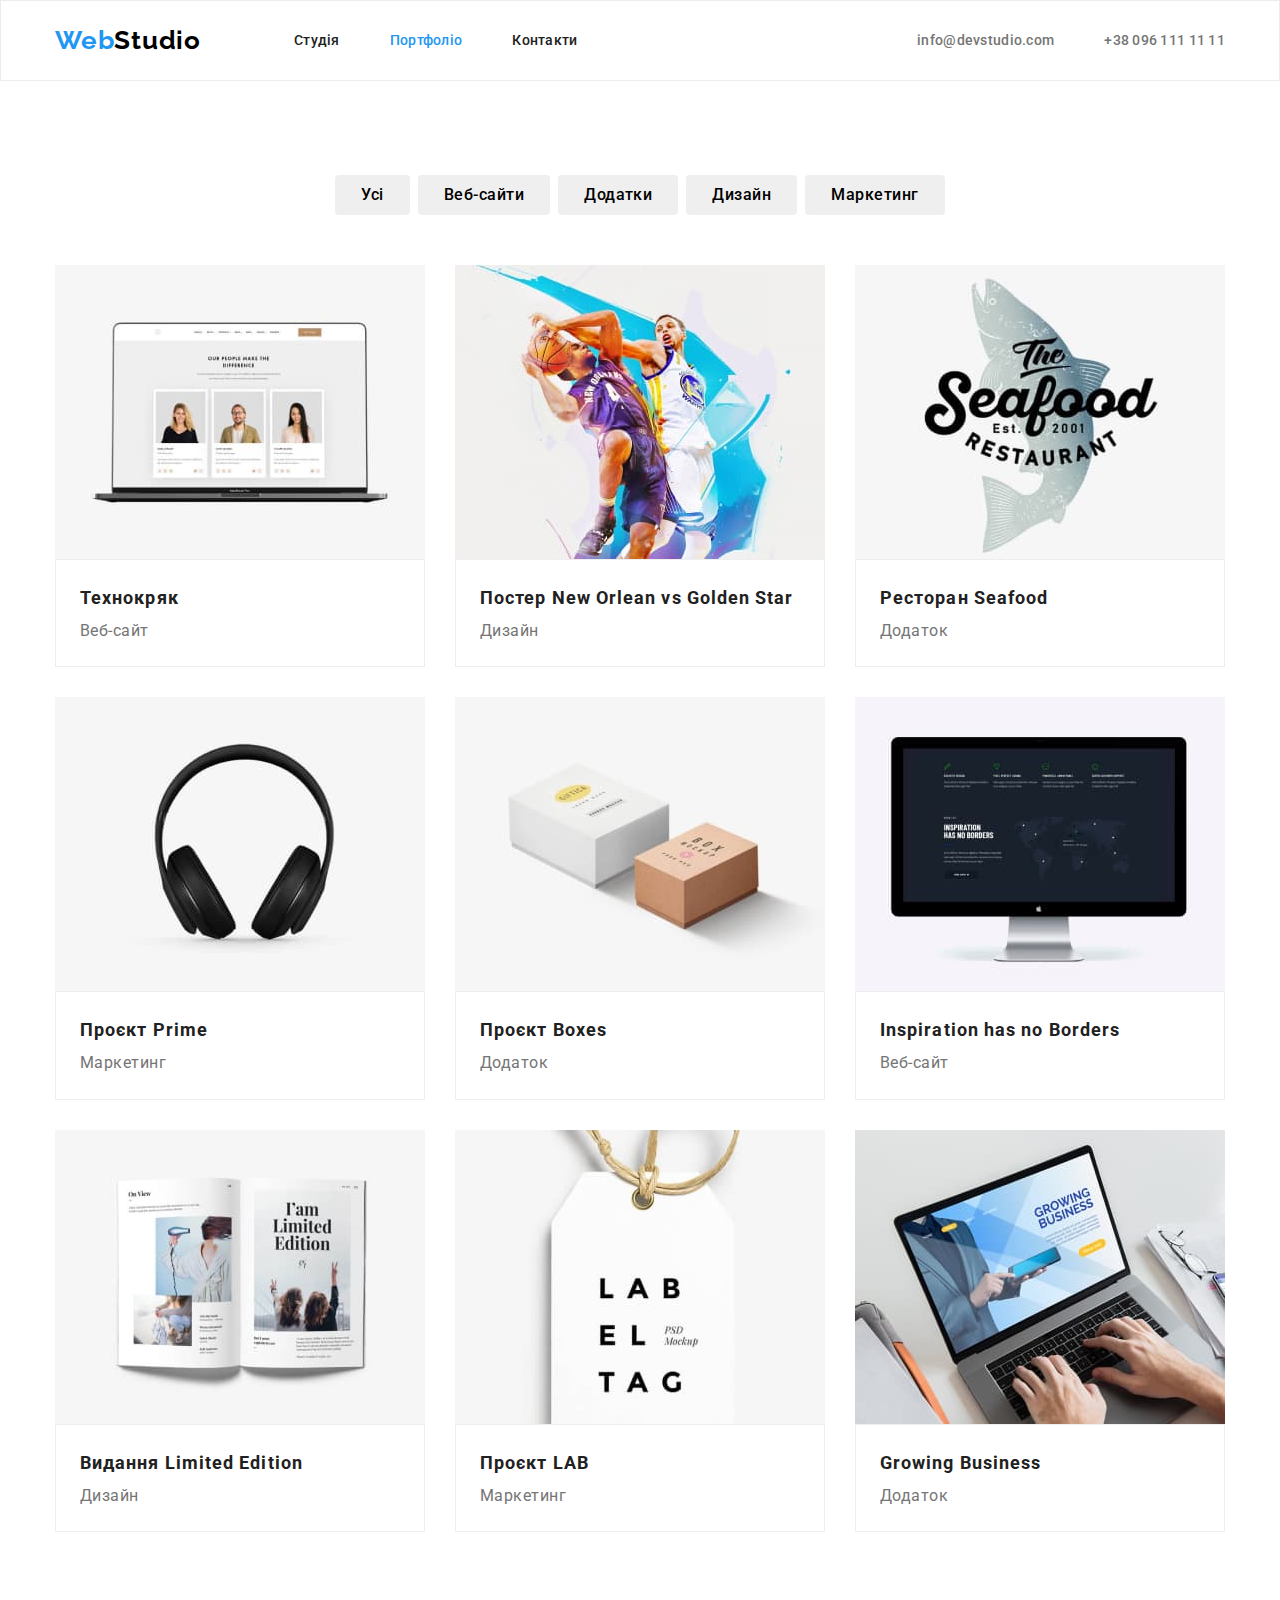
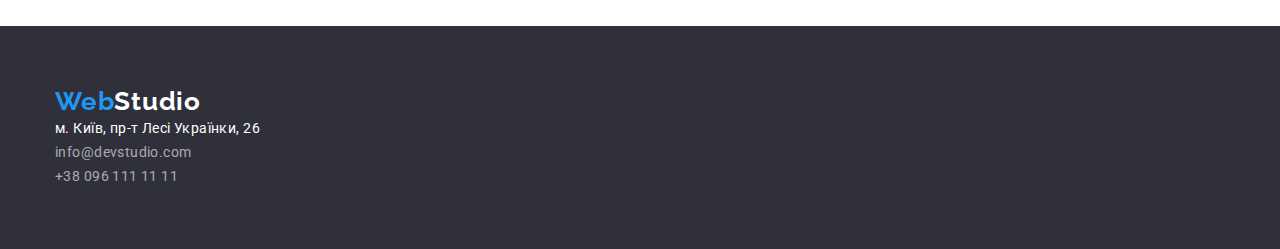
==== portfolio.html @ c3c736be "Перенес файлы с прошлого репозитория" ====
<!DOCTYPE html>
<html lang="en">
  <head>
    <meta charset="UTF-8" />
    <meta http-equiv="X-UA-Compatible" content="IE=edge" />
    <meta name="viewport" content="width=device-width, initial-scale=1.0" />
    <title>Портфоліо</title>
    <link rel="preconnect" href="https://fonts.googleapis.com" />
    <link rel="preconnect" href="https://fonts.gstatic.com" crossorigin />
    <link
      href="https://fonts.googleapis.com/css2?family=Raleway:wght@700&family=Roboto:wght@400;500;700;900&display=swap"
      rel="stylesheet"
    />
    <link
      rel="stylesheet"
      href="https://cdnjs.cloudflare.com/ajax/libs/modern-normalize/1.1.0/modern-normalize.min.css"
    />
    <link rel="stylesheet" href="./css/styles.css" />
  </head>
  <body>
    <!--Шапка сайта-->
    <header class="header">
      <div class="container header-box">
        <nav class="header-nav">
          <a href="index.html" class="header-logo"
            >Web<span class="accent-logo-header">Studio</span></a
          >
          <ul class="header-list-nav list">
            <li class="header-item"><a href="index.html" class="header-link">Студія</a></li>
            <li class="header-item">
              <a href="portfolio.html" class="header-link current">Портфоліо</a>
            </li>
            <li class="header-item"><a href="/" class="header-link">Контакти</a></li>
          </ul>
        </nav>
        <ul class="header-list list">
          <li class="header-item">
            <a href="mailto:info@devstudio.com" class="header-contact">info@devstudio.com</a>
          </li>
          <li class="header-item">
            <a href="tel:+380961111111" class="header-contact">+38 096 111 11 11</a>
          </li>
        </ul>
      </div>
    </header>
    <main>
      <!--Кнопки-фильтры-->
      <section class="section">
        <div class="container">
          <h1 class="visually-hidden">Портфоліо</h1>
          <ul class="portfolio-list-btn list">
            <li class="portfolio-item-btn">
              <button type="button" class="portfolio-btn">Усі</button>
            </li>
            <li class="portfolio-item-btn">
              <button type="button" class="portfolio-btn">Веб-сайти</button>
            </li>
            <li class="portfolio-item-btn">
              <button type="button" class="portfolio-btn">Додатки</button>
            </li>
            <li class="portfolio-item-btn">
              <button type="button" class="portfolio-btn">Дизайн</button>
            </li>
            <li class="portfolio-item-btn">
              <button type="button" class="portfolio-btn">Маркетинг</button>
            </li>
          </ul>
          <!--Проекты-->
          <ul class="portfolio-list-photo list">
            <li class="portfolio-item">
              <img src="./images/img10.jpg" width="370" alt="приклад-роботи-1" />
              <div class="card">
                <h2 class="portfolio-title">Технокряк</h2>
                <p class="portfolio-description">Веб-сайт</p>
              </div>
            </li>
            <li class="portfolio-item">
              <img src="./images/img11.jpg" width="370" alt="приклад-роботи-2" />
              <div class="card">
                <h2 class="portfolio-title">Постер New Orlean vs Golden Star</h2>
                <p class="portfolio-description">Дизайн</p>
              </div>
            </li>
            <li class="portfolio-item">
              <img src="./images/img12.jpg" width="370" alt="приклад-роботи-3" />
              <div class="card">
                <h2 class="portfolio-title">Ресторан Seafood</h2>
                <p class="portfolio-description">Додаток</p>
              </div>
            </li>
            <li class="portfolio-item">
              <img src="./images/img13.jpg" width="370" alt="приклад-роботи-4" />
              <div class="card">
                <h2 class="portfolio-title">Проєкт Prime</h2>
                <p class="portfolio-description">Маркетинг</p>
              </div>
            </li>
            <li class="portfolio-item">
              <img src="./images/img14.jpg" width="370" alt="приклад-роботи-5" />
              <div class="card">
                <h2 class="portfolio-title">Проєкт Boxes</h2>
                <p class="portfolio-description">Додаток</p>
              </div>
            </li>
            <li class="portfolio-item">
              <img src="./images/img15.jpg" width="370" alt="приклад-роботи-6" />
              <div class="card">
                <h2 lang="en" class="portfolio-title">Inspiration has no Borders</h2>
                <p class="portfolio-description">Веб-сайт</p>
              </div>
            </li>
            <li class="portfolio-item">
              <img src="./images/img16.jpg" width="370" alt="приклад-роботи-7" />
              <div class="card">
                <h2 class="portfolio-title">Видання Limited Edition</h2>
                <p class="portfolio-description">Дизайн</p>
              </div>
            </li>
            <li class="portfolio-item">
              <img src="./images/img17.jpg" width="370" alt="приклад-роботи-8" />
              <div class="card">
                <h2 class="portfolio-title">Проєкт LAB</h2>
                <p class="portfolio-description">Маркетинг</p>
              </div>
            </li>
            <li class="portfolio-item">
              <img src="./images/img18.jpg" width="370" alt="приклад-роботи-9" />
              <div class="card">
                <h2 lang="en" class="portfolio-title">Growing Business</h2>
                <p class="portfolio-description">Додаток</p>
              </div>
            </li>
          </ul>
        </div>
      </section>
    </main>
    <!--Подвал-->
    <footer class="footer">
      <div class="container">
        <a href="index.html" class="footer-logo"
          >Web<span class="accent-logo-footer">Studio</span></a
        >
        <address class="add">
          <ul class="footer-list list">
            <li class="footer-add">
              <a
                href="https://goo.gl/maps/QgjhshZsRdCma7ik6"
                target="_blank"
                rel="noopener noreferrer nofollow"
                class="footer-link-add"
                >м. Київ, пр-т Лесі Українки, 26</a
              >
            </li>
            <li class="footer-mail">
              <a href="mailto:info@devstudio.com" class="footer-link">info@devstudio.com</a>
            </li>
            <li class="footer-contact">
              <a href="tel:+380961111111" class="footer-link">+38 096 111 11 11</a>
            </li>
          </ul>
        </address>
      </div>
    </footer>
  </body>
</html>
---- css/styles.css ----
:root {
  --primary-color: #212121;
  --secondary-color: #757575;
  --accent-add-color: rgba(255, 255, 255, 0.6);
  --accent-color: #2196f3;
  --accent-color-hero: #188ce8;
  --white-color: #ffffff;
  --black-color: #000000;
  --logo-color: #2196f3;
  --background-color: #2f303a;
  --background-color-team: #f5f4fa;
}

img {
  display: block;
}
h1,
h2,
h3,
h4,
h5,
h6,
ul,
p {
  margin: 0;
}
ul {
  padding-left: 0;
}
.list {
  list-style: none;
}
.visually-hidden {
  position: absolute;
  white-space: nowrap;
  width: 1px;
  height: 1px;
  overflow: hidden;
  border: 0;
  padding: 0;
  clip: rect(0 0 0 0);
  clip-path: inset(50%);
  margin: -1px;
}
.container {
  width: 1200px;
  margin: 0 auto;
  padding-left: 15px;
  padding-right: 15px;
}
.section {
  padding: 94px 0;
}
body {
  font-family: 'Roboto', sans-serif;
  color: var(--primary-color);
  font-weight: 400;
}
.header {
  border: 1px solid #ececec;
}
.header-logo,
.footer-logo {
  font-family: 'Raleway', sans-serif;
  font-weight: 700;
  font-size: 26px;
  line-height: 1.2;
  letter-spacing: 0.03em;
  text-decoration: none;
  color: var(--logo-color);
}
.accent-logo-header {
  color: var(--black-color);
}
.accent-logo-footer {
  color: var(--white-color);
}
.header-link,
.header-contact {
  display: block;
  padding-top: 32px;
  padding-bottom: 32px;
}
.header-item + .header-item {
  margin-left: 50px;
}
.header-box,
.header-nav {
  display: flex;
  align-items: center;
}
.header-list-nav {
  display: flex;
  margin-left: 93px;
}
.header-list {
  display: flex;
  margin-left: auto;
}
.header-link {
  font-weight: 500;
  font-size: 14px;
  line-height: 1.1;
  letter-spacing: 0.02em;
  text-decoration: none;
  color: var(--primary-color);
}
.header-list-nav .header-link.current {
  color: var(--accent-color);
}
.header-contact {
  font-weight: 500;
  font-size: 14px;
  line-height: 1.1;
  letter-spacing: 0.02em;
  color: var(--secondary-color);
  text-decoration: none;
}
.header-link:hover,
.header-link:focus {
  color: var(--accent-color);
}
.header-contact:hover,
.header-contact:focus {
  color: var(--accent-color);
}
.hero {
  background: var(--background-color);
  padding: 200px 0;
}
.hero-title {
  font-weight: 900;
  font-size: 44px;
  line-height: 1.4;
  text-align: center;
  letter-spacing: 0.06em;
  text-transform: uppercase;
  color: var(--white-color);
  max-width: 650px;
  margin: 0 auto;
  margin-bottom: 30px;
}
.hero-btn {
  display: block;
  margin: 0 auto;
  background: var(--accent-color);
  cursor: pointer;
  font-family: inherit;
  font-weight: 700;
  font-size: 16px;
  line-height: 1.9;
  letter-spacing: 0.06em;
  color: var(--white-color);
  padding: 10px 32px;
  border-radius: 4px;
}
.hero-btn:hover,
.hero-btn:focus {
  background: var(--accent-color-hero);
}
.sec-padding-bot-0 {
  padding-bottom: 0;
}
.peculiarities-list {
  display: flex;
}
.peculiarities-item + .peculiarities-item {
  padding-left: 30px;
}
.peculiarities-title {
  font-weight: 700;
  font-size: 14px;
  line-height: 1.1;
  letter-spacing: 0.03em;
  text-transform: uppercase;
  margin-bottom: 10px;
}
.peculiarities-description {
  font-size: 14px;
  line-height: 1.7;
  letter-spacing: 0.03em;
  color: var(--secondary-color);
}
.work-list {
  display: flex;
}
.work-item {
  flex-basis: calc((100%-2 * 30px) / 3);
}
.card-workers {
  padding: 30px;
  background: var(--white-color);
  box-shadow: 0px 1px 3px rgb(0 0 0 / 12%), 0px 1px 1px rgb(0 0 0 / 14%),
    0px 2px 1px rgb(0 0 0 / 20%);
  border-radius: 0px 0px 4px 4px;
}
.workers {
  background: var(--background-color-team);
}
.workers-list {
  display: flex;
  gap: 30px;
}
.workers-item {
  flex-basis: calc((100%-3 * 30px) / 4);
}
.workers-title {
  font-weight: 500;
  font-size: 16px;
  line-height: 1.2;
  letter-spacing: 0.03em;
  text-align: center;
  margin-bottom: 10px;
}
.workers-description {
  font-size: 16px;
  line-height: 1.2;
  letter-spacing: 0.03em;
  color: var(--secondary-color);
  text-align: center;
}
.team-title,
.work-title {
  font-weight: 700;
  font-size: 36px;
  line-height: 1.2;
  text-align: center;
  letter-spacing: 0.03em;
  margin-bottom: 50px;
}
.footer {
  background: var(--background-color);
  padding-top: 60px;
  padding-bottom: 60px;
}
.footer-link-add {
  font-style: normal;
  font-size: 14px;
  line-height: 1.7;
  letter-spacing: 0.03em;
  color: var(--white-color);
  text-decoration: none;
}
.footer-link {
  font-style: normal;
  font-size: 14px;
  line-height: 1.7;
  letter-spacing: 0.03em;
  color: var(--accent-add-color);
  text-decoration: none;
}
.footer-link-add:hover,
.footer-link-add:focus {
  color: var(--accent-color);
}
.footer-link:hover,
.footer-link:focus {
  color: var(--accent-color);
}
.portfolio-btn {
  cursor: pointer;
  font-family: inherit;
  font-weight: 500;
  font-size: 16px;
  line-height: 1.6;
  text-align: center;
  letter-spacing: 0.03em;
  border: 1px solid transparent;
  border-radius: 4px;
  padding: 6px 25px 6px 25px;
}
.portfolio-btn:hover,
.portfolio-btn:focus {
  background: var(--accent-color);
  color: var(--white-color);
}
.card {
  border: 1px solid #eeeeee;
  padding: 20px 24px 20px 24px;
}
.portfolio-title {
  font-weight: 700;
  font-size: 18px;
  line-height: 2;
  letter-spacing: 0.06em;
}
.portfolio-description {
  font-size: 16px;
  line-height: 1.9;
  letter-spacing: 0.03em;
  color: var(--secondary-color);
}
.portfolio-list-btn {
  display: flex;
  justify-content: center;
  margin-bottom: 50px;
}
.portfolio-item-btn + .portfolio-item-btn {
  margin-left: 8px;
}
.portfolio-list-photo {
  display: flex;
  flex-wrap: wrap;
  gap: 30px;
}
.portfolio-item {
  flex-basis: calc(100% / 3 - 30px);
  background: #ffffff;
}
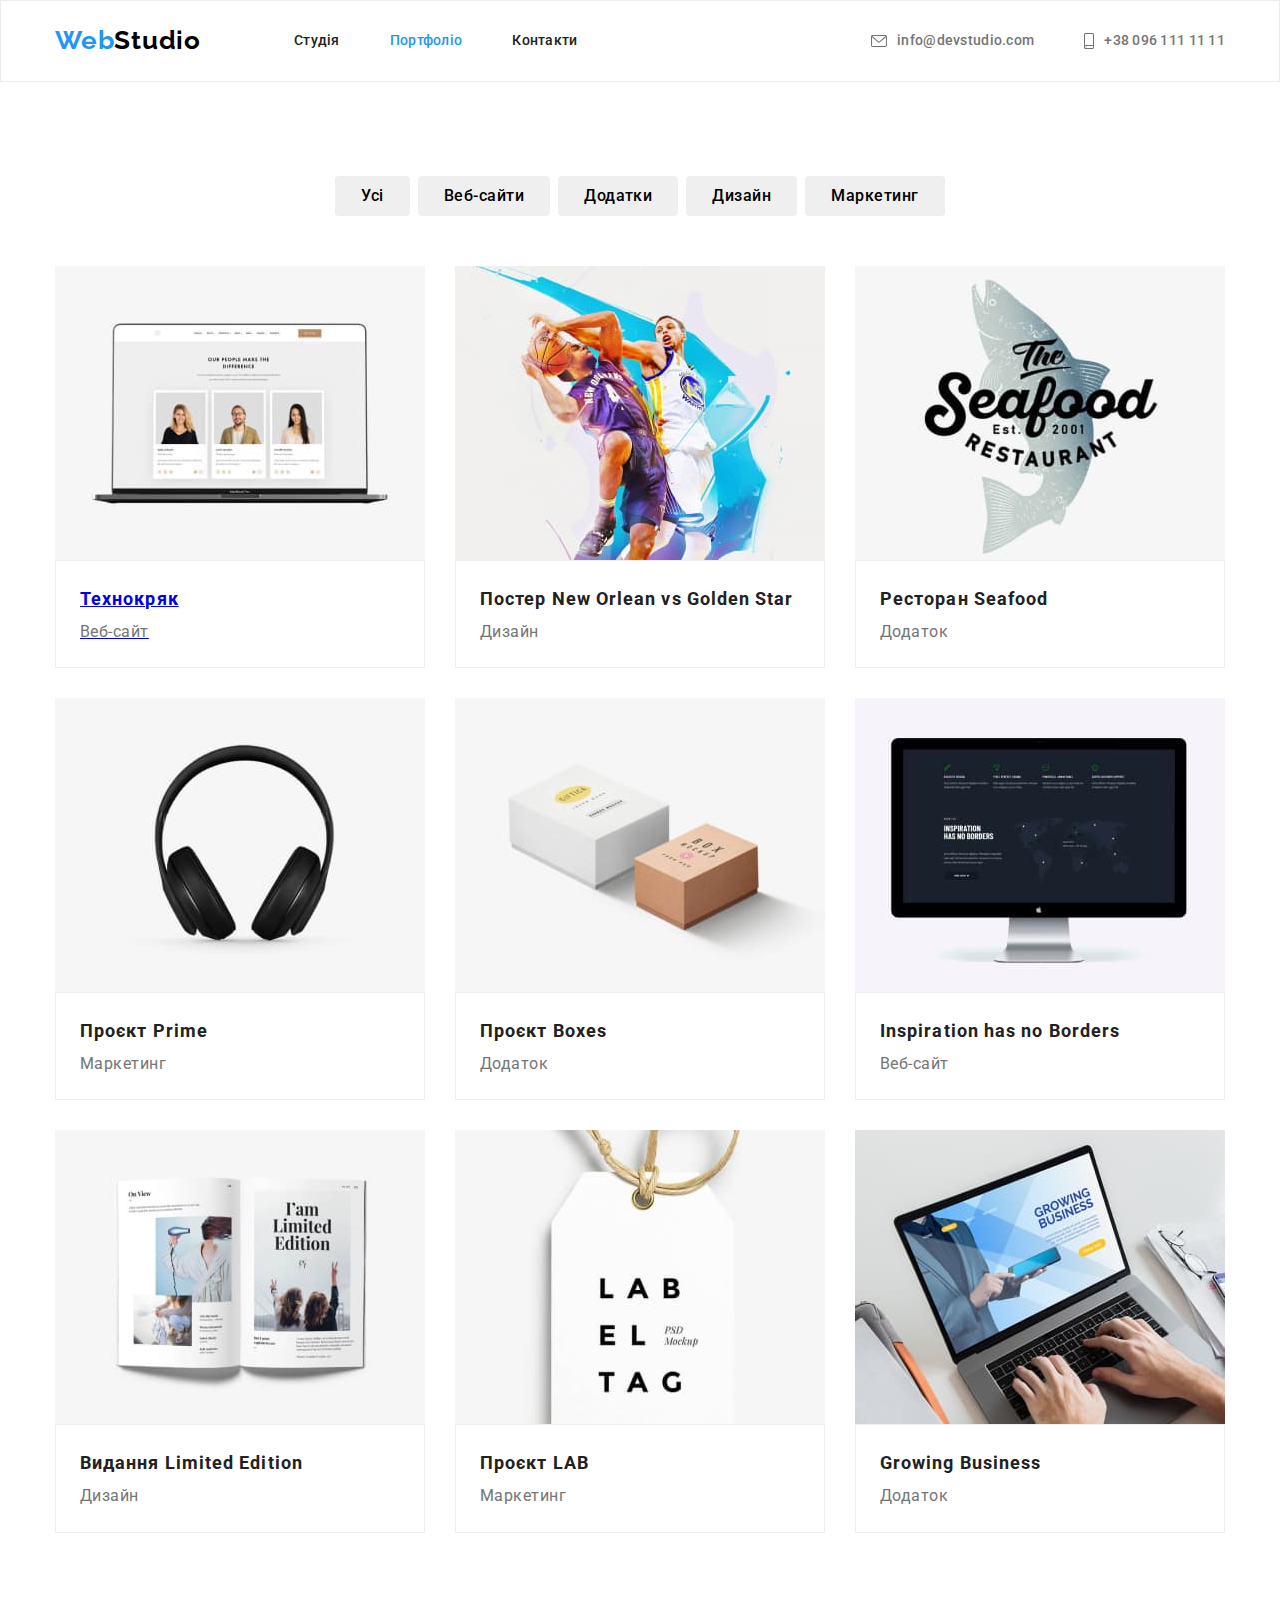
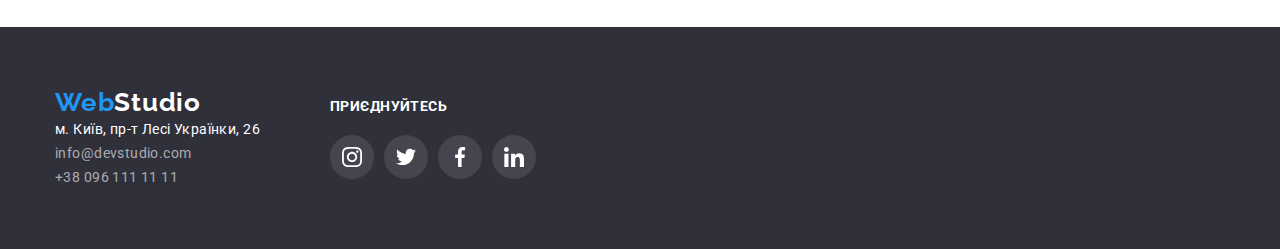
==== commit 95818319: "Добавил фокус, ховер, тени" ====
--- a/portfolio.html
+++ b/portfolio.html
@@ -35,10 +35,20 @@
         </nav>
         <ul class="header-list list">
           <li class="header-item">
-            <a href="mailto:info@devstudio.com" class="header-contact">info@devstudio.com</a>
+            <a href="mailto:info@devstudio.com" class="header-contact"
+              ><svg viewBox="0 0 43 32" width="16" height="12" class="contact-icon">
+                <use href="./images/icons.svg.svg#icon-envelope"></use>
+              </svg>
+              info@devstudio.com</a
+            >
           </li>
           <li class="header-item">
-            <a href="tel:+380961111111" class="header-contact">+38 096 111 11 11</a>
+            <a href="tel:+380961111111" class="header-contact"
+              ><svg viewBox="0 0 20 32" width="10" height="16" class="contact-icon">
+                <use href="./images/icons.svg.svg#icon-smartphone"></use>
+              </svg>
+              +38 096 111 11 11</a
+            >
           </li>
         </ul>
       </div>
@@ -68,20 +78,25 @@
           <!--Проекты-->
           <ul class="portfolio-list-photo list">
             <li class="portfolio-item">
-              <img src="./images/img10.jpg" width="370" alt="приклад-роботи-1" />
-              <div class="card">
-                <h2 class="portfolio-title">Технокряк</h2>
-                <p class="portfolio-description">Веб-сайт</p>
-              </div>
-            </li>
-            <li class="portfolio-item">
-              <img src="./images/img11.jpg" width="370" alt="приклад-роботи-2" />
+              <a href="/" class="link-portfolio">
+                <img src="./images/img10.jpg" width="370" alt="приклад-роботи-1" />
+                <div class="card">
+                  <h2 class="portfolio-title">Технокряк</h2>
+                  <p class="portfolio-description">Веб-сайт</p>
+                </div></a
+              >
+            </li>
+            <li class="portfolio-item">
+              <a href="/" class="link-portfolio">
+                <img src="./images/img11.jpg" width="370" alt="приклад-роботи-2"
+              /></a>
               <div class="card">
                 <h2 class="portfolio-title">Постер New Orlean vs Golden Star</h2>
                 <p class="portfolio-description">Дизайн</p>
               </div>
             </li>
             <li class="portfolio-item">
+              <a href="/" class="link-portfolio"></a>
               <img src="./images/img12.jpg" width="370" alt="приклад-роботи-3" />
               <div class="card">
                 <h2 class="portfolio-title">Ресторан Seafood</h2>
@@ -89,6 +104,7 @@
               </div>
             </li>
             <li class="portfolio-item">
+              <a href="/" class="link-portfolio"></a>
               <img src="./images/img13.jpg" width="370" alt="приклад-роботи-4" />
               <div class="card">
                 <h2 class="portfolio-title">Проєкт Prime</h2>
@@ -96,6 +112,7 @@
               </div>
             </li>
             <li class="portfolio-item">
+              <a href="/" class="link-portfolio"></a>
               <img src="./images/img14.jpg" width="370" alt="приклад-роботи-5" />
               <div class="card">
                 <h2 class="portfolio-title">Проєкт Boxes</h2>
@@ -103,6 +120,7 @@
               </div>
             </li>
             <li class="portfolio-item">
+              <a href="/" class="link-portfolio"></a>
               <img src="./images/img15.jpg" width="370" alt="приклад-роботи-6" />
               <div class="card">
                 <h2 lang="en" class="portfolio-title">Inspiration has no Borders</h2>
@@ -110,6 +128,7 @@
               </div>
             </li>
             <li class="portfolio-item">
+              <a href="/" class="link-portfolio"></a>
               <img src="./images/img16.jpg" width="370" alt="приклад-роботи-7" />
               <div class="card">
                 <h2 class="portfolio-title">Видання Limited Edition</h2>
@@ -117,6 +136,7 @@
               </div>
             </li>
             <li class="portfolio-item">
+              <a href="/" class="link-portfolio"></a>
               <img src="./images/img17.jpg" width="370" alt="приклад-роботи-8" />
               <div class="card">
                 <h2 class="portfolio-title">Проєкт LAB</h2>
@@ -124,6 +144,7 @@
               </div>
             </li>
             <li class="portfolio-item">
+              <a href="/" class="link-portfolio"></a>
               <img src="./images/img18.jpg" width="370" alt="приклад-роботи-9" />
               <div class="card">
                 <h2 lang="en" class="portfolio-title">Growing Business</h2>
@@ -136,29 +157,64 @@
     </main>
     <!--Подвал-->
     <footer class="footer">
-      <div class="container">
-        <a href="index.html" class="footer-logo"
-          >Web<span class="accent-logo-footer">Studio</span></a
-        >
-        <address class="add">
-          <ul class="footer-list list">
-            <li class="footer-add">
-              <a
-                href="https://goo.gl/maps/QgjhshZsRdCma7ik6"
-                target="_blank"
-                rel="noopener noreferrer nofollow"
-                class="footer-link-add"
-                >м. Київ, пр-т Лесі Українки, 26</a
-              >
-            </li>
-            <li class="footer-mail">
-              <a href="mailto:info@devstudio.com" class="footer-link">info@devstudio.com</a>
-            </li>
-            <li class="footer-contact">
-              <a href="tel:+380961111111" class="footer-link">+38 096 111 11 11</a>
-            </li>
-          </ul>
-        </address>
+      <div class="container footer-wrapper">
+        <div class="footer-info">
+          <a href="index.html" class="footer-logo"
+            >Web<span class="accent-logo-footer">Studio</span></a
+          >
+          <address class="add">
+            <ul class="footer-list list">
+              <li class="footer-add">
+                <a
+                  href="https://goo.gl/maps/QgjhshZsRdCma7ik6"
+                  target="_blank"
+                  rel="noopener noreferrer nofollow"
+                  class="footer-link-add"
+                  >м. Київ, пр-т Лесі Українки, 26</a
+                >
+              </li>
+              <li class="footer-mail">
+                <a href="mailto:info@devstudio.com" class="footer-link">info@devstudio.com</a>
+              </li>
+              <li class="footer-contact">
+                <a href="tel:+380961111111" class="footer-link">+38 096 111 11 11</a>
+              </li>
+            </ul>
+          </address>
+        </div>
+        <div class="footer-social">
+          <strong class="footer-strong-title">ПРИЄДНУЙТЕСЬ</strong>
+          <ul class="social-studio-list list">
+            <li class="social-studio-item">
+              <a class="footer-icon" href="/"
+                ><svg viewBox width="20" height="20">
+                  <use href="./images/icons.svg.svg#icon-instagram"></use>
+                </svg>
+              </a>
+            </li>
+            <li class="social-studio-item">
+              <a class="footer-icon" href="/"
+                ><svg viewBox width="20" height="20">
+                  <use href="./images/icons.svg.svg#icon-twitter"></use>
+                </svg>
+              </a>
+            </li>
+            <li class="social-studio-item">
+              <a class="footer-icon" href="/"
+                ><svg viewBox width="20" height="20">
+                  <use href="./images/icons.svg.svg#icon-facebook"></use>
+                </svg>
+              </a>
+            </li>
+            <li class="social-studio-item">
+              <a class="footer-icon" href="/"
+                ><svg viewBox width="20" height="20">
+                  <use href="./images/icons.svg.svg#icon-linkedin"></use>
+                </svg>
+              </a>
+            </li>
+          </ul>
+        </div>
       </div>
     </footer>
   </body>
--- a/css/styles.css
+++ b/css/styles.css
@@ -109,6 +109,8 @@
   color: var(--accent-color);
 }
 .header-contact {
+  display: flex;
+  align-items: center;
   font-weight: 500;
   font-size: 14px;
   line-height: 1.1;
@@ -124,8 +126,17 @@
 .header-contact:focus {
   color: var(--accent-color);
 }
+.contact-icon {
+  margin-right: 10px;
+  fill: currentColor;
+}
 .hero {
-  background: var(--background-color);
+  background: #c4c4c4;
+  background-image: linear-gradient(to right, rgba(47, 48, 58, 0.4), rgba(47, 48, 58, 0.4)),
+    url('../images/hero.jpg');
+  background-repeat: no-repeat;
+  background-size: cover;
+  background-position: center;
   padding: 200px 0;
 }
 .hero-title {
@@ -164,6 +175,14 @@
 .peculiarities-list {
   display: flex;
 }
+.peculiarities-block {
+  height: 120px;
+  display: flex;
+  align-items: center;
+  justify-content: center;
+  margin-bottom: 30px;
+  background-color: var(--background-color-team);
+}
 .peculiarities-item + .peculiarities-item {
   padding-left: 30px;
 }
@@ -208,16 +227,37 @@
   font-weight: 500;
   font-size: 16px;
   line-height: 1.2;
-  letter-spacing: 0.03em;
-  text-align: center;
+  text-align: center;
+  letter-spacing: 0.03em;
   margin-bottom: 10px;
 }
 .workers-description {
   font-size: 16px;
   line-height: 1.2;
+  text-align: center;
   letter-spacing: 0.03em;
   color: var(--secondary-color);
-  text-align: center;
+  margin-bottom: 16px;
+}
+.social-list {
+  display: flex;
+  justify-items: center;
+  gap: 10px;
+}
+.social-icon {
+  display: flex;
+  width: 44px;
+  height: 44px;
+  border-radius: 50%;
+  background: var(--white-color);
+  fill: #afb1b8;
+  align-items: center;
+  justify-content: center;
+}
+.social-item :hover,
+.social-item :focus {
+  fill: var(--white-color);
+  background: var(--accent-color);
 }
 .team-title,
 .work-title {
@@ -227,6 +267,33 @@
   text-align: center;
   letter-spacing: 0.03em;
   margin-bottom: 50px;
+}
+.client-title {
+  font-weight: 700;
+  font-size: 36px;
+  line-height: 1.2;
+  text-align: center;
+  letter-spacing: 0.03em;
+  margin-bottom: 50px;
+}
+.client-list {
+  display: flex;
+  justify-content: space-between;
+}
+.client-icon {
+  display: flex;
+  width: 170px;
+  height: 92px;
+  fill: #afb1b8;
+  border: 1px solid #afb1b8;
+  border-radius: 4px;
+  justify-content: center;
+  align-items: center;
+}
+.client-icon:hover,
+.client-icon:focus {
+  fill: var(--accent-color);
+  border: 1px solid var(--accent-color);
 }
 .footer {
   background: var(--background-color);
@@ -256,6 +323,42 @@
 .footer-link:hover,
 .footer-link:focus {
   color: var(--accent-color);
+}
+.footer-wrapper {
+  display: flex;
+  align-items: baseline;
+}
+.footer-social {
+  margin-left: 70px;
+}
+.footer-strong-title {
+  font-weight: 700;
+  font-size: 14px;
+  line-height: 1.14;
+  letter-spacing: 0.03em;
+  text-transform: uppercase;
+  color: var(--white-color);
+}
+.social-studio-list {
+  display: flex;
+  justify-content: center;
+  gap: 10px;
+  margin-top: 20px;
+}
+
+.footer-icon {
+  display: flex;
+  width: 44px;
+  height: 44px;
+  border-radius: 50%;
+  background: rgba(255, 255, 255, 0.1);
+  fill: var(--white-color);
+  justify-content: center;
+  align-items: center;
+}
+.social-studio-item :hover,
+.social-studio-item :focus {
+  background-color: var(--accent-color);
 }
 .portfolio-btn {
   cursor: pointer;
@@ -273,6 +376,8 @@
 .portfolio-btn:focus {
   background: var(--accent-color);
   color: var(--white-color);
+  box-shadow: 0px 3px 1px rgba(0, 0, 0, 0.1), 0px 1px 2px rgba(0, 0, 0, 0.08),
+    0px 2px 2px rgba(0, 0, 0, 0.12);
 }
 .card {
   border: 1px solid #eeeeee;
@@ -298,6 +403,14 @@
 .portfolio-item-btn + .portfolio-item-btn {
   margin-left: 8px;
 }
+.link-portfolio {
+  display: block;
+}
+.link-portfolio :hover,
+.link-portfolio :focus {
+  box-shadow: 0px 1px 1px rgba(0, 0, 0, 0.12), 0px 4px 4px rgba(0, 0, 0, 0.06),
+    1px 4px 6px rgba(0, 0, 0, 0.16);
+}
 .portfolio-list-photo {
   display: flex;
   flex-wrap: wrap;
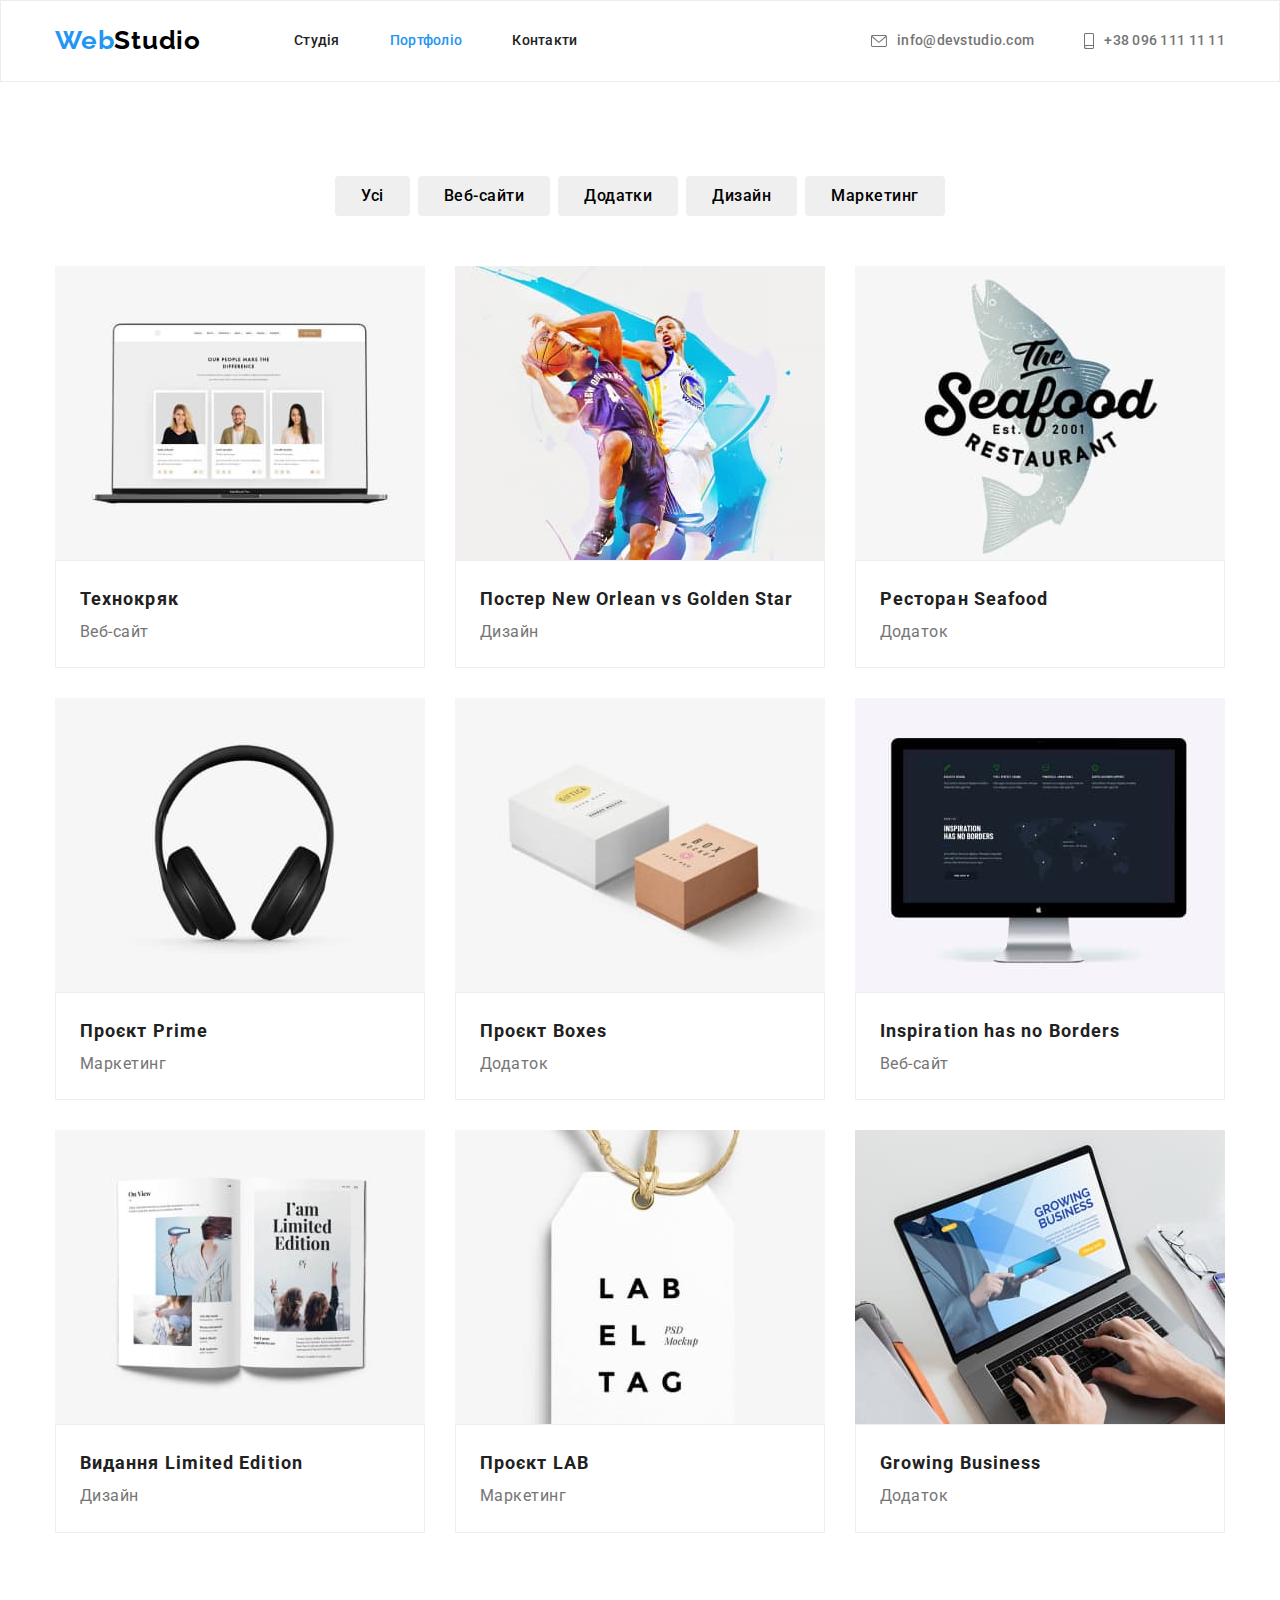
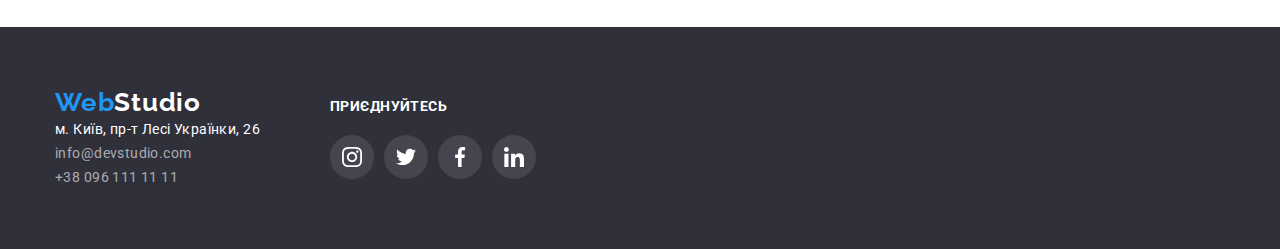
==== commit 6d8dbd87: "Изменил ховер и фокус" ====
--- a/portfolio.html
+++ b/portfolio.html
@@ -88,68 +88,75 @@
             </li>
             <li class="portfolio-item">
               <a href="/" class="link-portfolio">
-                <img src="./images/img11.jpg" width="370" alt="приклад-роботи-2"
-              /></a>
-              <div class="card">
-                <h2 class="portfolio-title">Постер New Orlean vs Golden Star</h2>
-                <p class="portfolio-description">Дизайн</p>
-              </div>
-            </li>
-            <li class="portfolio-item">
-              <a href="/" class="link-portfolio"></a>
-              <img src="./images/img12.jpg" width="370" alt="приклад-роботи-3" />
-              <div class="card">
-                <h2 class="portfolio-title">Ресторан Seafood</h2>
-                <p class="portfolio-description">Додаток</p>
-              </div>
-            </li>
-            <li class="portfolio-item">
-              <a href="/" class="link-portfolio"></a>
-              <img src="./images/img13.jpg" width="370" alt="приклад-роботи-4" />
-              <div class="card">
-                <h2 class="portfolio-title">Проєкт Prime</h2>
-                <p class="portfolio-description">Маркетинг</p>
-              </div>
-            </li>
-            <li class="portfolio-item">
-              <a href="/" class="link-portfolio"></a>
-              <img src="./images/img14.jpg" width="370" alt="приклад-роботи-5" />
-              <div class="card">
-                <h2 class="portfolio-title">Проєкт Boxes</h2>
-                <p class="portfolio-description">Додаток</p>
-              </div>
-            </li>
-            <li class="portfolio-item">
-              <a href="/" class="link-portfolio"></a>
-              <img src="./images/img15.jpg" width="370" alt="приклад-роботи-6" />
-              <div class="card">
-                <h2 lang="en" class="portfolio-title">Inspiration has no Borders</h2>
-                <p class="portfolio-description">Веб-сайт</p>
-              </div>
-            </li>
-            <li class="portfolio-item">
-              <a href="/" class="link-portfolio"></a>
-              <img src="./images/img16.jpg" width="370" alt="приклад-роботи-7" />
-              <div class="card">
-                <h2 class="portfolio-title">Видання Limited Edition</h2>
-                <p class="portfolio-description">Дизайн</p>
-              </div>
-            </li>
-            <li class="portfolio-item">
-              <a href="/" class="link-portfolio"></a>
-              <img src="./images/img17.jpg" width="370" alt="приклад-роботи-8" />
-              <div class="card">
-                <h2 class="portfolio-title">Проєкт LAB</h2>
-                <p class="portfolio-description">Маркетинг</p>
-              </div>
-            </li>
-            <li class="portfolio-item">
-              <a href="/" class="link-portfolio"></a>
-              <img src="./images/img18.jpg" width="370" alt="приклад-роботи-9" />
-              <div class="card">
-                <h2 lang="en" class="portfolio-title">Growing Business</h2>
-                <p class="portfolio-description">Додаток</p>
-              </div>
+                <img src="./images/img11.jpg" width="370" alt="приклад-роботи-2" />
+                <div class="card">
+                  <h2 class="portfolio-title">Постер New Orlean vs Golden Star</h2>
+                  <p class="portfolio-description">Дизайн</p>
+                </div></a
+              >
+            </li>
+            <li class="portfolio-item">
+              <a href="/" class="link-portfolio">
+                <img src="./images/img12.jpg" width="370" alt="приклад-роботи-3" />
+                <div class="card">
+                  <h2 class="portfolio-title">Ресторан Seafood</h2>
+                  <p class="portfolio-description">Додаток</p>
+                </div></a
+              >
+            </li>
+            <li class="portfolio-item">
+              <a href="/" class="link-portfolio">
+                <img src="./images/img13.jpg" width="370" alt="приклад-роботи-4" />
+                <div class="card">
+                  <h2 class="portfolio-title">Проєкт Prime</h2>
+                  <p class="portfolio-description">Маркетинг</p>
+                </div></a
+              >
+            </li>
+            <li class="portfolio-item">
+              <a href="/" class="link-portfolio">
+                <img src="./images/img14.jpg" width="370" alt="приклад-роботи-5" />
+                <div class="card">
+                  <h2 class="portfolio-title">Проєкт Boxes</h2>
+                  <p class="portfolio-description">Додаток</p>
+                </div></a
+              >
+            </li>
+            <li class="portfolio-item">
+              <a href="/" class="link-portfolio">
+                <img src="./images/img15.jpg" width="370" alt="приклад-роботи-6" />
+                <div class="card">
+                  <h2 lang="en" class="portfolio-title">Inspiration has no Borders</h2>
+                  <p class="portfolio-description">Веб-сайт</p>
+                </div></a
+              >
+            </li>
+            <li class="portfolio-item">
+              <a href="/" class="link-portfolio">
+                <img src="./images/img16.jpg" width="370" alt="приклад-роботи-7" />
+                <div class="card">
+                  <h2 class="portfolio-title">Видання Limited Edition</h2>
+                  <p class="portfolio-description">Дизайн</p>
+                </div></a
+              >
+            </li>
+            <li class="portfolio-item">
+              <a href="/" class="link-portfolio">
+                <img src="./images/img17.jpg" width="370" alt="приклад-роботи-8" />
+                <div class="card">
+                  <h2 class="portfolio-title">Проєкт LAB</h2>
+                  <p class="portfolio-description">Маркетинг</p>
+                </div></a
+              >
+            </li>
+            <li class="portfolio-item">
+              <a href="/" class="link-portfolio">
+                <img src="./images/img18.jpg" width="370" alt="приклад-роботи-9" />
+                <div class="card">
+                  <h2 lang="en" class="portfolio-title">Growing Business</h2>
+                  <p class="portfolio-description">Додаток</p>
+                </div></a
+              >
             </li>
           </ul>
         </div>
--- a/css/styles.css
+++ b/css/styles.css
@@ -11,7 +11,8 @@
   --background-color-team: #f5f4fa;
 }
 
-img {
+img,
+a {
   display: block;
 }
 h1,
@@ -356,8 +357,9 @@
   justify-content: center;
   align-items: center;
 }
-.social-studio-item :hover,
-.social-studio-item :focus {
+.social-studio-item:hover,
+.social-studio-item:focus {
+  border-radius: 50%;
   background-color: var(--accent-color);
 }
 .portfolio-btn {
@@ -384,12 +386,17 @@
   padding: 20px 24px 20px 24px;
 }
 .portfolio-title {
+  font-family: 'Roboto', sans-serif;
+  color: var(--primary-color);
   font-weight: 700;
   font-size: 18px;
   line-height: 2;
   letter-spacing: 0.06em;
 }
 .portfolio-description {
+  font-family: 'Roboto', sans-serif;
+  color: var(--primary-color);
+  font-weight: 400;
   font-size: 16px;
   line-height: 1.9;
   letter-spacing: 0.03em;
@@ -405,9 +412,10 @@
 }
 .link-portfolio {
   display: block;
-}
-.link-portfolio :hover,
-.link-portfolio :focus {
+  text-decoration: none;
+}
+.link-portfolio:hover,
+.link-portfolio:focus {
   box-shadow: 0px 1px 1px rgba(0, 0, 0, 0.12), 0px 4px 4px rgba(0, 0, 0, 0.06),
     1px 4px 6px rgba(0, 0, 0, 0.16);
 }
